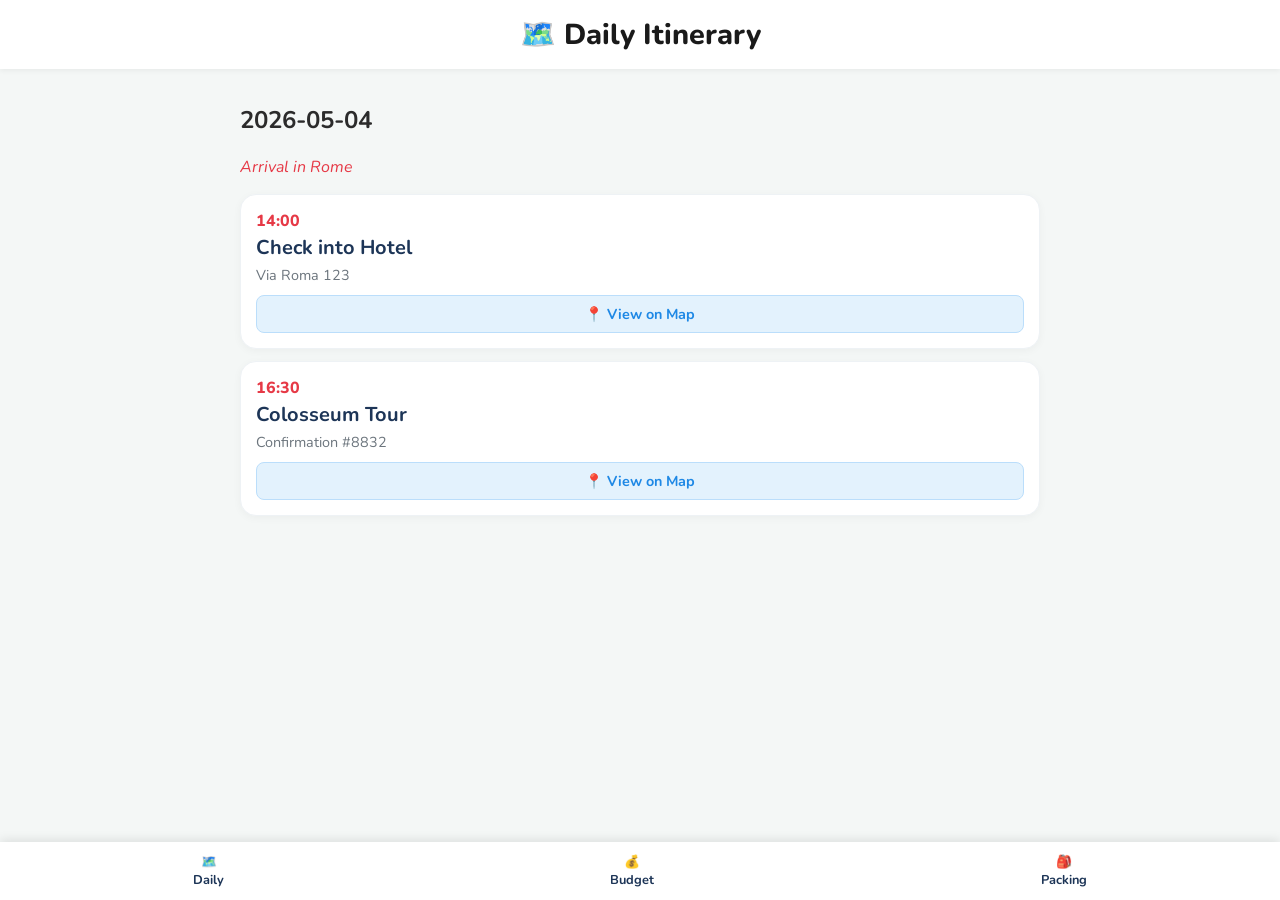
==== index.html @ 43d01ff4 "Convert Python logic to PWA structure" ====
<!DOCTYPE html>
<html lang="en">
<head>
    <meta charset="UTF-8">
    <meta name="viewport" content="width=device-width, initial-scale=1.0, maximum-scale=1.0, user-scalable=no">
    <title>Italia 2026 Planner</title>
    <link rel="manifest" href="manifest.json">
    <link rel="stylesheet" href="style.css">
    <link href="https://fonts.googleapis.com/css2?family=Nunito:wght@400;600;700;800&display=swap" rel="stylesheet">
</head>
<body>
    <header>
        <h1 id="page-title">🗺️ Itinerary</h1>
    </header>

    <main id="app-content">
        </main>

    <nav class="bottom-nav">
        <button onclick="switchPage('itinerary')">🗺️<br>Daily</button>
        <button onclick="switchPage('budget')">💰<br>Budget</button>
        <button onclick="switchPage('packing')">🎒<br>Packing</button>
    </nav>

    <script src="app.js"></script>
    <script>
        // Register the Service Worker for offline use
        if ('serviceWorker' in navigator) {
            navigator.serviceWorker.register('service-worker.js');
        }
    </script>
</body>
</html>
---- style.css ----
/* Global Styles from your Python code */
html, body { 
    font-family: 'Nunito', sans-serif; 
    background-color: #f4f7f6;
    color: #2b2b2b;
    margin: 0;
    padding: 0;
    padding-bottom: 80px; /* Space for bottom nav */
}

header {
    background: white;
    padding: 15px;
    box-shadow: 0 2px 5px rgba(0,0,0,0.05);
    position: sticky;
    top: 0;
    z-index: 100;
}

h1 { 
    font-weight: 800; color: #1a1a1a; text-align: center; margin: 0; font-size: 1.8rem;
}

main {
    padding: 15px;
    max-width: 800px;
    margin: 0 auto;
}

/* Activity Cards */
.activity-card {
    background: white;
    border-radius: 16px;
    padding: 15px;
    margin-bottom: 12px;
    box-shadow: 0 2px 8px rgba(0,0,0,0.04);
    border: 1px solid #eef2f5;
    display: flex;
    flex-direction: column;
}

.time-text { font-weight: 800; color: #e63946; font-size: 1rem; margin-bottom: 2px; }
.event-title { font-size: 1.25rem; font-weight: 700; color: #1d3557; margin: 0; }
.notes-text { color: #6c757d; font-size: 0.9rem; margin-top: 4px;}

/* Map Button */
.map-btn {
    background-color: #e3f2fd; color: #1e88e5; padding: 8px 12px; 
    border-radius: 8px; text-decoration: none; font-weight: 700; font-size: 0.9rem;
    display: inline-block; text-align: center; border: 1px solid #bbdefb;
    margin-top: 10px;
}

/* Mobile Bottom Navigation */
.bottom-nav {
    position: fixed;
    bottom: 0;
    width: 100%;
    background: white;
    display: flex;
    justify-content: space-around;
    padding: 10px 0;
    box-shadow: 0 -2px 10px rgba(0,0,0,0.1);
}

.bottom-nav button {
    background: none;
    border: none;
    font-family: 'Nunito', sans-serif;
    font-weight: 700;
    color: #1d3557;
    font-size: 0.8rem;
}
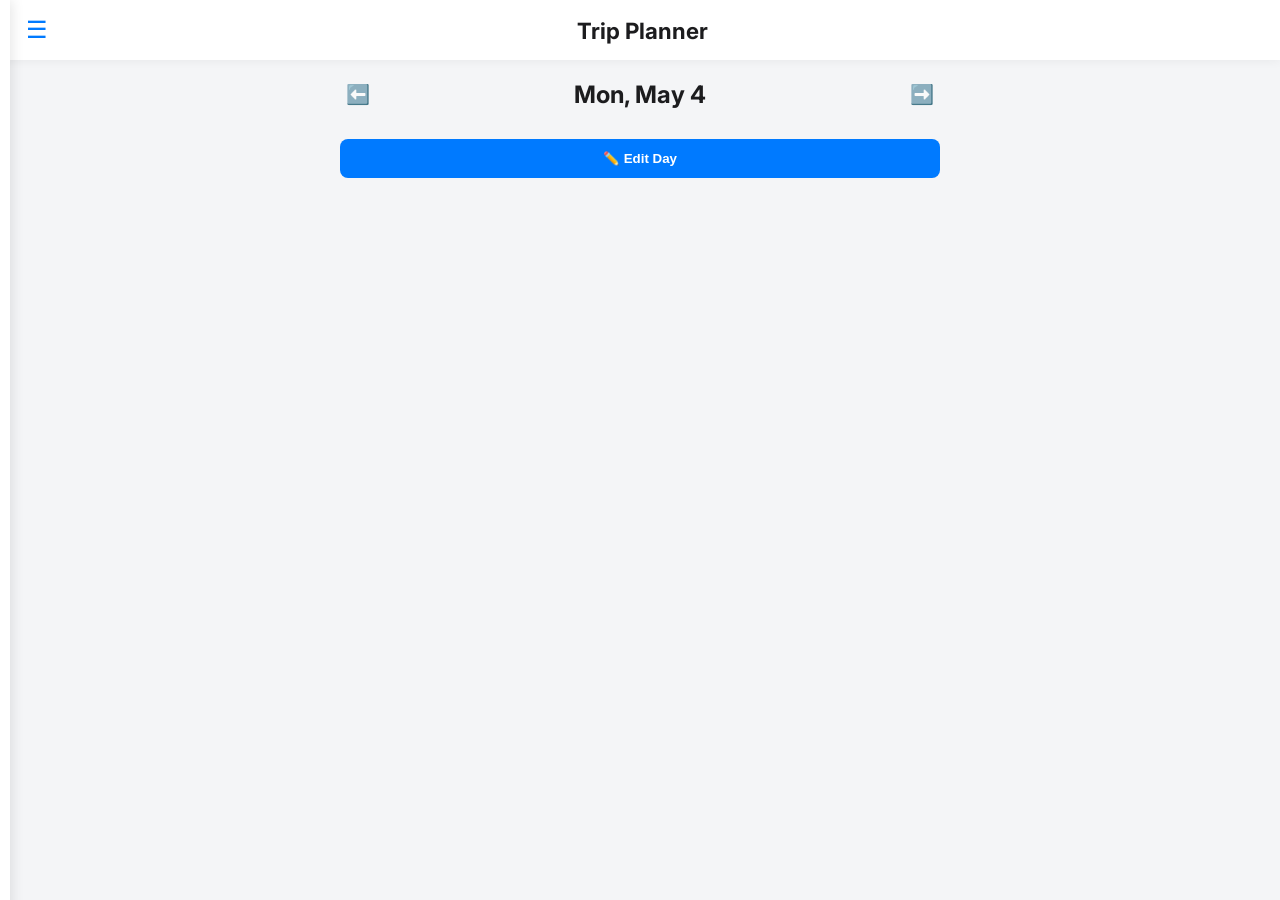
==== commit 1ace4ecb: "Major overhaul: Modern UI, Excel paste, and Sidebar" ====
--- a/index.html
+++ b/index.html
@@ -3,28 +3,36 @@
 <head>
     <meta charset="UTF-8">
     <meta name="viewport" content="width=device-width, initial-scale=1.0, maximum-scale=1.0, user-scalable=no">
-    <title>Italia 2026 Planner</title>
+    <title>Trip Planner</title>
     <link rel="manifest" href="manifest.json">
     <link rel="stylesheet" href="style.css">
-    <link href="https://fonts.googleapis.com/css2?family=Nunito:wght@400;600;700;800&display=swap" rel="stylesheet">
+    <link href="https://fonts.googleapis.com/css2?family=Inter:wght@400;600;700&display=swap" rel="stylesheet">
 </head>
 <body>
+    <div id="overlay" onclick="toggleMenu()"></div>
+    <aside id="sidebar">
+        <button class="close-btn" onclick="toggleMenu()">✕</button>
+        <h2>Trip Settings</h2>
+        <label>Start Date:</label>
+        <input type="date" id="trip-start" onchange="updateTripDates()">
+        <label>End Date:</label>
+        <input type="date" id="trip-end" onchange="updateTripDates()">
+        <hr>
+        <button class="nav-btn" onclick="switchPage('itinerary')">🗺️ Daily Itinerary</button>
+        <button class="nav-btn" onclick="switchPage('budget')">💰 Finances & Budget</button>
+        <button class="nav-btn" onclick="switchPage('packing')">🎒 Packing List</button>
+    </aside>
+
     <header>
-        <h1 id="page-title">🗺️ Itinerary</h1>
-    </header>
+        <button class="hamburger" onclick="toggleMenu()">☰</button>
+        <h1 id="page-title">Trip Planner</h1>
+        <div style="width: 30px;"></div> </header>
 
     <main id="app-content">
         </main>
 
-    <nav class="bottom-nav">
-        <button onclick="switchPage('itinerary')">🗺️<br>Daily</button>
-        <button onclick="switchPage('budget')">💰<br>Budget</button>
-        <button onclick="switchPage('packing')">🎒<br>Packing</button>
-    </nav>
-
     <script src="app.js"></script>
     <script>
-        // Register the Service Worker for offline use
         if ('serviceWorker' in navigator) {
             navigator.serviceWorker.register('service-worker.js');
         }
--- a/style.css
+++ b/style.css
@@ -1,73 +1,91 @@
-/* Global Styles from your Python code */
-html, body { 
-    font-family: 'Nunito', sans-serif; 
-    background-color: #f4f7f6;
-    color: #2b2b2b;
-    margin: 0;
-    padding: 0;
-    padding-bottom: 80px; /* Space for bottom nav */
+:root {
+    --bg-color: #f4f5f7;
+    --card-bg: #ffffff;
+    --text-main: #1c1c1e;
+    --text-muted: #8e8e93;
+    --accent: #007aff; /* iOS Blue */
+    --accent-hover: #005bb5;
+    
+    /* Time of Day Colors */
+    --morning: #eef7ff; /* Light Blue */
+    --afternoon: #fff8e1; /* Light Orange */
+    --evening: #f3e5f5; /* Light Purple */
 }
 
-header {
-    background: white;
-    padding: 15px;
-    box-shadow: 0 2px 5px rgba(0,0,0,0.05);
-    position: sticky;
-    top: 0;
-    z-index: 100;
+html, body { 
+    font-family: 'Inter', sans-serif; 
+    background-color: var(--bg-color);
+    color: var(--text-main);
+    margin: 0; padding: 0;
+    overflow-x: hidden;
 }
 
-h1 { 
-    font-weight: 800; color: #1a1a1a; text-align: center; margin: 0; font-size: 1.8rem;
+/* Header & Typography */
+header {
+    background: var(--card-bg);
+    padding: 15px 20px;
+    display: flex;
+    justify-content: space-between;
+    align-items: center;
+    box-shadow: 0 1px 10px rgba(0,0,0,0.05);
+    position: sticky;
+    top: 0; z-index: 100;
 }
+h1 { margin: 0; font-size: 1.4rem; font-weight: 700; }
+.hamburger { background: none; border: none; font-size: 1.5rem; cursor: pointer; color: var(--accent); }
 
-main {
-    padding: 15px;
-    max-width: 800px;
-    margin: 0 auto;
+main { padding: 20px; max-width: 600px; margin: 0 auto; padding-bottom: 50px; }
+
+/* Sidebar Navigation */
+#sidebar {
+    position: fixed; top: 0; left: -280px; width: 250px; height: 100%;
+    background: var(--card-bg); box-shadow: 2px 0 12px rgba(0,0,0,0.1);
+    transition: 0.3s ease; z-index: 200; padding: 20px;
+    display: flex; flex-direction: column; gap: 15px;
 }
+#sidebar.open { left: 0; }
+#overlay {
+    position: fixed; top: 0; left: 0; width: 100%; height: 100%;
+    background: rgba(0,0,0,0.4); z-index: 150;
+    display: none; opacity: 0; transition: 0.3s;
+}
+#overlay.show { display: block; opacity: 1; }
+.close-btn { align-self: flex-end; background: none; border: none; font-size: 1.5rem; cursor: pointer; }
+.nav-btn { background: var(--bg-color); border: none; padding: 12px; border-radius: 8px; text-align: left; font-weight: 600; font-size: 1rem; cursor: pointer; }
 
-/* Activity Cards */
+/* Activity Cards (Read Mode) */
 .activity-card {
-    background: white;
-    border-radius: 16px;
-    padding: 15px;
-    margin-bottom: 12px;
-    box-shadow: 0 2px 8px rgba(0,0,0,0.04);
-    border: 1px solid #eef2f5;
-    display: flex;
-    flex-direction: column;
+    border-radius: 12px; padding: 15px; margin-bottom: 12px;
+    box-shadow: 0 4px 6px rgba(0,0,0,0.03);
+    border: 1px solid rgba(0,0,0,0.05);
+    display: grid; gap: 8px;
 }
+.time-morning { background-color: var(--morning); }
+.time-afternoon { background-color: var(--afternoon); }
+.time-evening { background-color: var(--evening); }
+.time-none { background-color: var(--card-bg); }
 
-.time-text { font-weight: 800; color: #e63946; font-size: 1rem; margin-bottom: 2px; }
-.event-title { font-size: 1.25rem; font-weight: 700; color: #1d3557; margin: 0; }
-.notes-text { color: #6c757d; font-size: 0.9rem; margin-top: 4px;}
+.card-header { display: flex; justify-content: space-between; align-items: center; }
+.time-text { font-weight: 700; color: var(--text-muted); font-size: 0.9rem; }
+.event-title { font-size: 1.1rem; font-weight: 700; margin: 0; }
+.notes-text { font-size: 0.9rem; color: #4a4a4c; background: rgba(0,0,0,0.03); padding: 8px; border-radius: 6px;}
 
-/* Map Button */
-.map-btn {
-    background-color: #e3f2fd; color: #1e88e5; padding: 8px 12px; 
-    border-radius: 8px; text-decoration: none; font-weight: 700; font-size: 0.9rem;
-    display: inline-block; text-align: center; border: 1px solid #bbdefb;
-    margin-top: 10px;
+/* Controls & Inputs */
+input, select, textarea {
+    width: 100%; padding: 10px; margin-top: 5px;
+    border: 1px solid #d1d1d6; border-radius: 8px; font-family: inherit;
+    box-sizing: border-box;
 }
+.primary-btn {
+    background: var(--accent); color: white; border: none; padding: 12px;
+    border-radius: 8px; font-weight: 600; cursor: pointer; width: 100%; margin-top: 10px;
+}
+.primary-btn:hover { background: var(--accent-hover); }
+.flex-row { display: flex; gap: 10px; align-items: center; }
+.controls { display: flex; gap: 10px; }
+.icon-btn { background: none; border: none; font-size: 1.2rem; cursor: pointer; }
 
-/* Mobile Bottom Navigation */
-.bottom-nav {
-    position: fixed;
-    bottom: 0;
-    width: 100%;
-    background: white;
-    display: flex;
-    justify-content: space-around;
-    padding: 10px 0;
-    box-shadow: 0 -2px 10px rgba(0,0,0,0.1);
-}
-
-.bottom-nav button {
-    background: none;
-    border: none;
-    font-family: 'Nunito', sans-serif;
-    font-weight: 700;
-    color: #1d3557;
-    font-size: 0.8rem;
-}+/* Table for Edit Mode */
+table { width: 100%; border-collapse: collapse; margin-top: 10px; }
+th, td { border: 1px solid #d1d1d6; padding: 8px; text-align: left; font-size: 0.9rem; }
+th { background: var(--bg-color); }
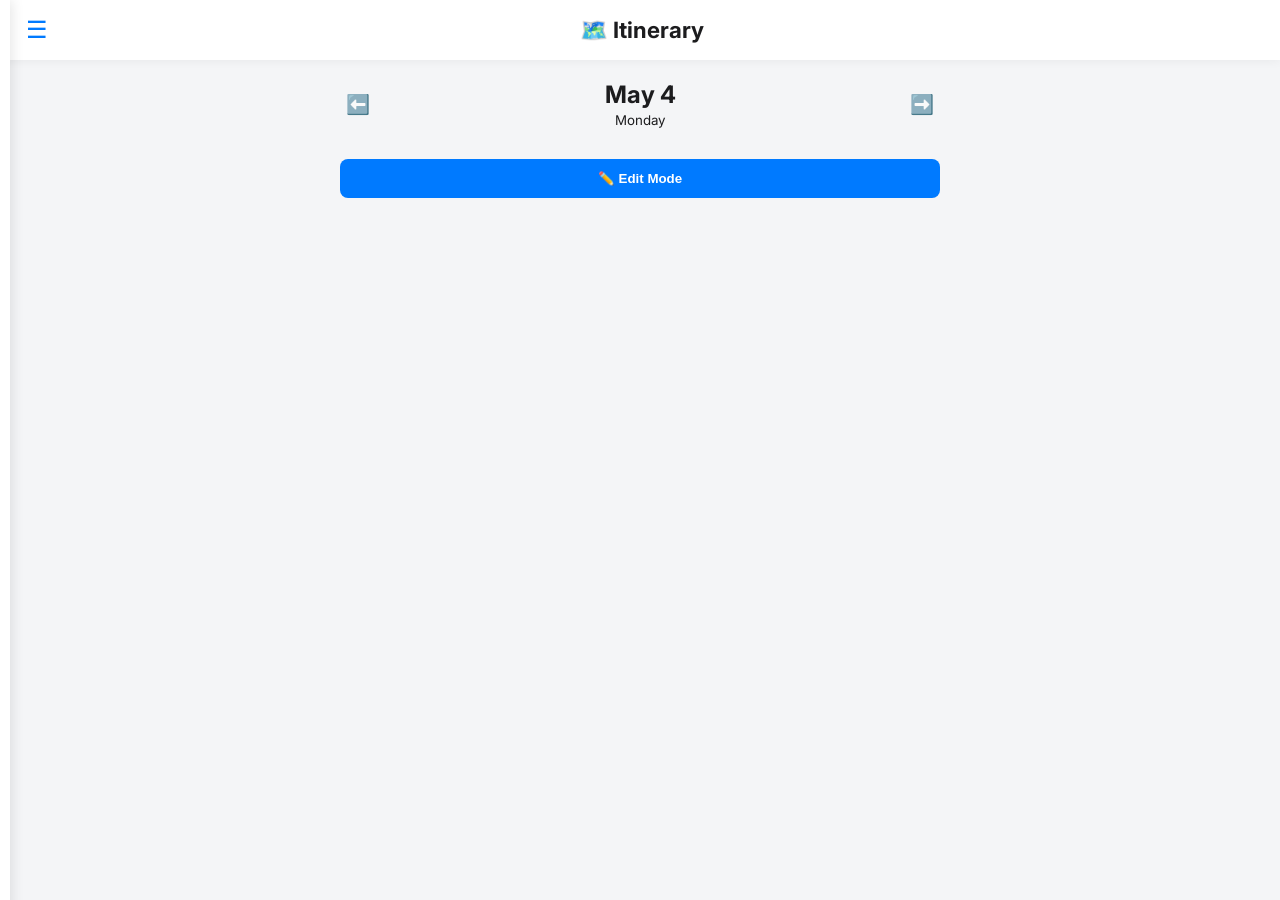
==== commit 3f4ed9fa: "Major overhaul: Modern UI, Excel paste, and Sidebar" ====
--- a/index.html
+++ b/index.html
@@ -19,6 +19,7 @@
         <input type="date" id="trip-end" onchange="updateTripDates()">
         <hr>
         <button class="nav-btn" onclick="switchPage('itinerary')">🗺️ Daily Itinerary</button>
+        <button class="nav-btn" onclick="switchPage('full-itinerary')">📋 Full Itinerary</button>
         <button class="nav-btn" onclick="switchPage('budget')">💰 Finances & Budget</button>
         <button class="nav-btn" onclick="switchPage('packing')">🎒 Packing List</button>
     </aside>
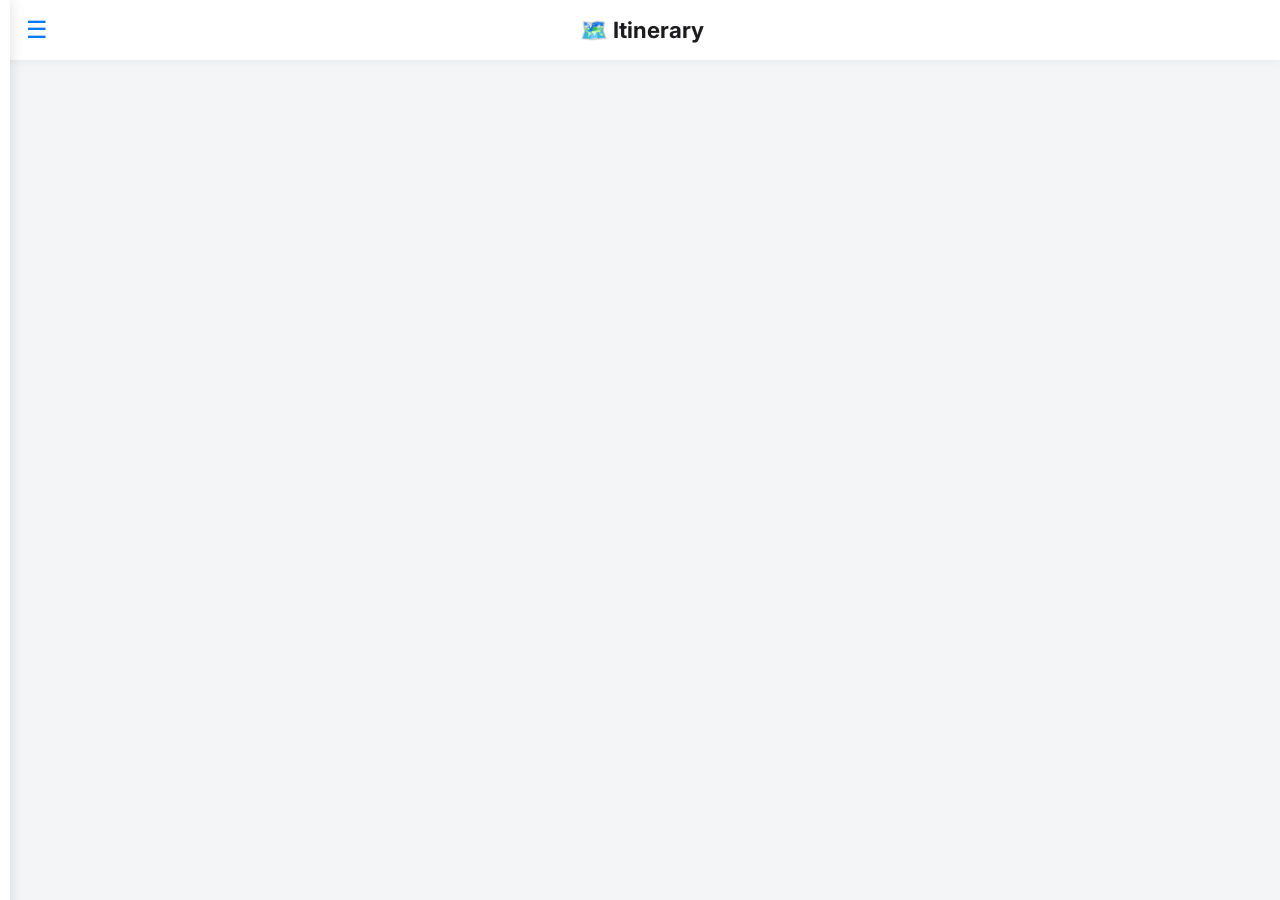
==== commit 552cbfd0: "describe what you changed" ====
--- a/index.html
+++ b/index.html
@@ -18,8 +18,8 @@
         <label>End Date:</label>
         <input type="date" id="trip-end" onchange="updateTripDates()">
         <hr>
+        <button class="nav-btn" onclick="switchPage('full-itinerary')">📋 Full Itinerary</button>
         <button class="nav-btn" onclick="switchPage('itinerary')">🗺️ Daily Itinerary</button>
-        <button class="nav-btn" onclick="switchPage('full-itinerary')">📋 Full Itinerary</button>
         <button class="nav-btn" onclick="switchPage('budget')">💰 Finances & Budget</button>
         <button class="nav-btn" onclick="switchPage('packing')">🎒 Packing List</button>
     </aside>
--- a/style.css
+++ b/style.css
@@ -88,4 +88,12 @@
 /* Table for Edit Mode */
 table { width: 100%; border-collapse: collapse; margin-top: 10px; }
 th, td { border: 1px solid #d1d1d6; padding: 8px; text-align: left; font-size: 0.9rem; }
-th { background: var(--bg-color); }+th { background: var(--bg-color); }
+.action-row { display: flex; gap: 10px; flex-wrap: wrap; align-items: center; margin-top: 10px; }
+.action-row input, .action-row button { margin-top: 0; }
+.table-input { width: 100%; padding: 8px; border-radius: 6px; border: 1px solid #d1d1d6; }
+.category-chip { display: inline-flex; align-items: center; gap: 6px; margin: 4px 4px 0 0; padding: 6px 10px; background: #eef2ff; border-radius: 999px; font-size: 0.9rem; }
+.category-chip button { background: none; border: none; color: #ff3b30; cursor: pointer; font-size: 1rem; }
+.clear-btn { background: #ff3b30; color: white; border: none; padding: 12px; border-radius: 8px; cursor: pointer; width: 100%; margin-top: 10px; }
+.clear-btn:hover { opacity: 0.95; }
+.small-btn { background: #f5f5f7; border: 1px solid #d1d1d6; border-radius: 8px; padding: 10px 14px; cursor: pointer; font-weight: 600; }
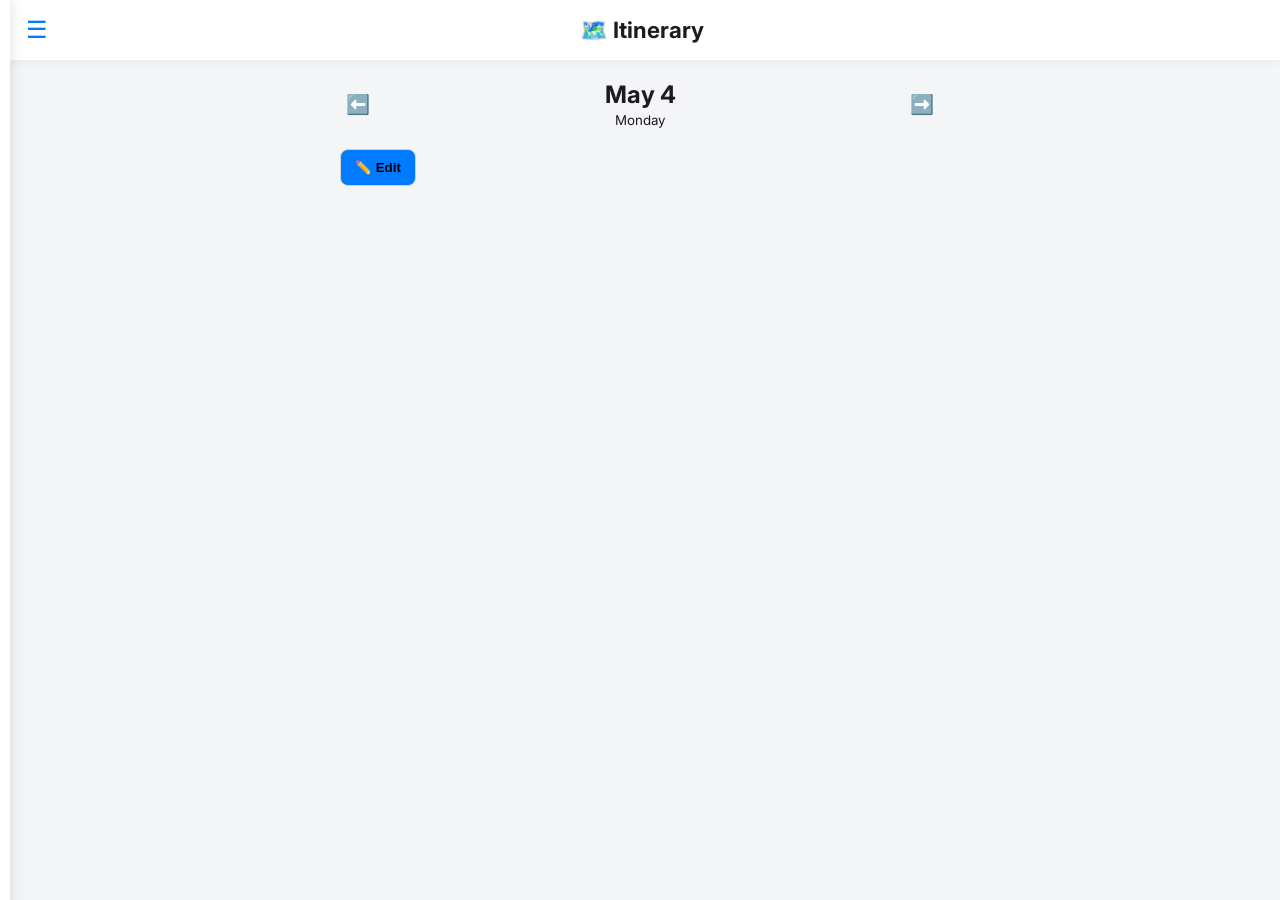
==== commit 858a488b: "Add sync and data export/import features for cross-device compatibility" ====
--- a/index.html
+++ b/index.html
@@ -22,6 +22,11 @@
         <button class="nav-btn" onclick="switchPage('itinerary')">🗺️ Daily Itinerary</button>
         <button class="nav-btn" onclick="switchPage('budget')">💰 Finances & Budget</button>
         <button class="nav-btn" onclick="switchPage('packing')">🎒 Packing List</button>
+        <hr>
+        <button class="nav-btn" onclick="syncApp()">🔄 Sync App</button>
+        <button class="nav-btn" onclick="exportData()">📤 Export Data</button>
+        <input type="file" id="import-file" accept=".json" style="display:none;" onchange="importData(this)">
+        <button class="nav-btn" onclick="document.getElementById('import-file').click()">📥 Import Data</button>
     </aside>
 
     <header>
@@ -35,7 +40,18 @@
     <script src="app.js"></script>
     <script>
         if ('serviceWorker' in navigator) {
-            navigator.serviceWorker.register('service-worker.js');
+            navigator.serviceWorker.register('service-worker.js').then(reg => {
+                reg.addEventListener('updatefound', () => {
+                    const newWorker = reg.installing;
+                    newWorker.addEventListener('statechange', () => {
+                        if (newWorker.state === 'installed' && navigator.serviceWorker.controller) {
+                            if (confirm('New version available! Reload to update?')) {
+                                window.location.reload();
+                            }
+                        }
+                    });
+                });
+            });
         }
     </script>
 </body>
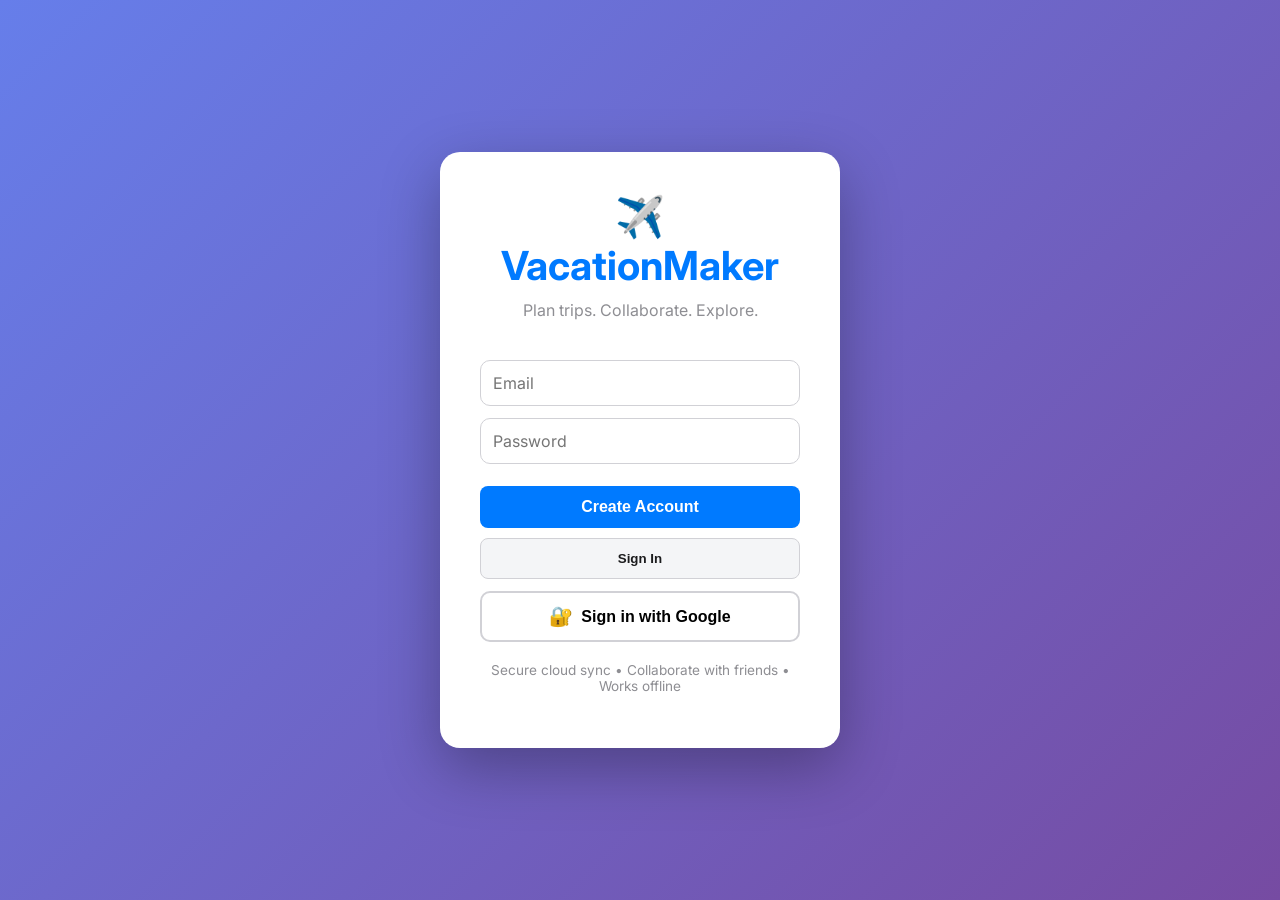
==== commit eabbec18: "Complete professional overhaul: Firebase Auth, multi-trip management, real-time collaboration, moder" ====
--- a/index.html
+++ b/index.html
@@ -3,39 +3,155 @@
 <head>
     <meta charset="UTF-8">
     <meta name="viewport" content="width=device-width, initial-scale=1.0, maximum-scale=1.0, user-scalable=no">
-    <title>Trip Planner</title>
+    <meta name="theme-color" content="#007aff">
+    <meta name="description" content="VacationMaker - Plan your trips collaboratively in real-time">
+    <title>VacationMaker - Trip Planning Made Easy</title>
     <link rel="manifest" href="manifest.json">
     <link rel="stylesheet" href="style.css">
-    <link href="https://fonts.googleapis.com/css2?family=Inter:wght@400;600;700&display=swap" rel="stylesheet">
+    <link href="https://fonts.googleapis.com/css2?family=Inter:wght@400;500;600;700&display=swap" rel="stylesheet">
+    <script type="module">
+        import { initializeApp } from "https://www.gstatic.com/firebasejs/9.22.0/firebase-app.js";
+        import { getFirestore, doc, setDoc, getDoc, onSnapshot, query, collection, where, getDocs } from "https://www.gstatic.com/firebasejs/9.22.0/firebase-firestore.js";
+        import { getAuth, createUserWithEmailAndPassword, signInWithEmailAndPassword, signOut, onAuthStateChanged, GoogleAuthProvider, signInWithPopup } from "https://www.gstatic.com/firebasejs/9.22.0/firebase-auth.js";
+        import { getStorage, ref, uploadBytes, getDownloadURL } from "https://www.gstatic.com/firebasejs/9.22.0/firebase-storage.js";
+
+        const firebaseConfig = {
+            apiKey: "YOUR_API_KEY",
+            authDomain: "YOUR_PROJECT.firebaseapp.com",
+            projectId: "YOUR_PROJECT_ID",
+            storageBucket: "YOUR_PROJECT.appspot.com",
+            messagingSenderId: "YOUR_SENDER_ID",
+            appId: "YOUR_APP_ID"
+        };
+
+        const app = initializeApp(firebaseConfig);
+        const auth = getAuth(app);
+        const db = getFirestore(app);
+        const storage = getStorage(app);
+
+        window.firebaseApp = app;
+        window.auth = auth;
+        window.db = db;
+        window.storage = storage;
+        window.firestoreDoc = doc;
+        window.firestoreSetDoc = setDoc;
+        window.firestoreGetDoc = getDoc;
+        window.firestoreOnSnapshot = onSnapshot;
+        window.firestoreQuery = query;
+        window.firestoreCollection = collection;
+        window.firestoreWhere = where;
+        window.firestoreGetDocs = getDocs;
+        window.storageRef = ref;
+        window.uploadBytes = uploadBytes;
+        window.getDownloadURL = getDownloadURL;
+        window.GoogleAuthProvider = GoogleAuthProvider;
+        window.signInWithPopup = signInWithPopup;
+        window.createUserWithEmailAndPassword = createUserWithEmailAndPassword;
+        window.signInWithEmailAndPassword = signInWithEmailAndPassword;
+        window.signOut = signOut;
+        window.onAuthStateChanged = onAuthStateChanged;
+    </script>
 </head>
 <body>
-    <div id="overlay" onclick="toggleMenu()"></div>
-    <aside id="sidebar">
-        <button class="close-btn" onclick="toggleMenu()">✕</button>
-        <h2>Trip Settings</h2>
-        <label>Start Date:</label>
-        <input type="date" id="trip-start" onchange="updateTripDates()">
-        <label>End Date:</label>
-        <input type="date" id="trip-end" onchange="updateTripDates()">
-        <hr>
-        <button class="nav-btn" onclick="switchPage('full-itinerary')">📋 Full Itinerary</button>
-        <button class="nav-btn" onclick="switchPage('itinerary')">🗺️ Daily Itinerary</button>
-        <button class="nav-btn" onclick="switchPage('budget')">💰 Finances & Budget</button>
-        <button class="nav-btn" onclick="switchPage('packing')">🎒 Packing List</button>
-        <hr>
-        <button class="nav-btn" onclick="syncApp()">🔄 Sync App</button>
-        <button class="nav-btn" onclick="exportData()">📤 Export Data</button>
-        <input type="file" id="import-file" accept=".json" style="display:none;" onchange="importData(this)">
-        <button class="nav-btn" onclick="document.getElementById('import-file').click()">📥 Import Data</button>
-    </aside>
+    <!-- Auth Screen -->
+    <div id="auth-screen" class="full-screen">
+        <div class="auth-container">
+            <div class="auth-header">
+                <h1>✈️ VacationMaker</h1>
+                <p>Plan trips. Collaborate. Explore.</p>
+            </div>
+            <div id="auth-form-container">
+                <input type="email" id="auth-email" placeholder="Email" />
+                <input type="password" id="auth-password" placeholder="Password" />
+                <button class="primary-btn" onclick="handleSignUp()">Create Account</button>
+                <button class="secondary-btn" onclick="handleSignIn()">Sign In</button>
+                <button class="google-btn" onclick="handleGoogleSignIn()">
+                    <span style="font-size: 1.2rem; margin-right: 8px;">🔐</span> Sign in with Google
+                </button>
+                <p class="auth-footer">Secure cloud sync • Collaborate with friends • Works offline</p>
+            </div>
+            <div id="loading-spinner" class="spinner" style="display:none;"></div>
+        </div>
+    </div>
 
-    <header>
-        <button class="hamburger" onclick="toggleMenu()">☰</button>
-        <h1 id="page-title">Trip Planner</h1>
-        <div style="width: 30px;"></div> </header>
+    <!-- Main App -->
+    <div id="app-screen" style="display:none;">
+        <div id="overlay" onclick="toggleMenu()"></div>
+        
+        <aside id="sidebar">
+            <div class="sidebar-header">
+                <button class="close-btn" onclick="toggleMenu()">✕</button>
+                <h2>VacationMaker</h2>
+            </div>
+            
+            <div class="user-profile">
+                <img id="user-avatar" src="" alt="User" class="avatar-small" />
+                <div>
+                    <p id="user-email" style="margin:0; font-weight:600; font-size:0.9rem;"></p>
+                    <button class="secondary-btn" style="font-size:0.85rem; padding:6px;" onclick="handleLogout()">Logout</button>
+                </div>
+            </div>
+            
+            <hr>
+            
+            <div class="trip-selector">
+                <label><strong>Current Trip</strong></label>
+                <select id="trip-selector" onchange="switchTrip()">
+                    <option value="">No trip selected</option>
+                </select>
+                <button class="primary-btn" style="font-size:0.9rem;" onclick="showNewTripModal()">+ New Trip</button>
+            </div>
+            
+            <div id="trip-controls" style="display:none;">
+                <label>Start Date:</label>
+                <input type="date" id="trip-start" onchange="updateTripDates()">
+                <label>End Date:</label>
+                <input type="date" id="trip-end" onchange="updateTripDates()">
+                
+                <label style="margin-top:15px;"><strong>Share Trip</strong></label>
+                <div class="flex-row" style="gap:5px;">
+                    <input type="text" id="share-email" placeholder="Email to share with" style="flex:1; margin-top:0;">
+                    <button class="primary-btn" style="width:auto; padding:10px;" onclick="shareTrip()">Share</button>
+                </div>
+                <div id="collaborators-list" style="margin-top:10px;"></div>
+                
+                <hr>
+            </div>
+            
+            <nav class="nav-menu">
+                <button class="nav-btn" onclick="switchPage('full-itinerary')">📋 Full Itinerary</button>
+                <button class="nav-btn" onclick="switchPage('itinerary')">🗺️ Daily Itinerary</button>
+                <button class="nav-btn" onclick="switchPage('budget')">💰 Budget</button>
+                <button class="nav-btn" onclick="switchPage('packing')">🎒 Packing</button>
+            </nav>
+            
+            <hr>
+            
+            <div class="sidebar-footer">
+                <button class="nav-btn" onclick="syncApp()">🔄 Sync Now</button>
+                <button class="nav-btn" onclick="showSettings()">⚙️ Settings</button>
+            </div>
+        </aside>
 
-    <main id="app-content">
-        </main>
+        <header>
+            <button class="hamburger" onclick="toggleMenu()">☰</button>
+            <h1 id="page-title">Trip Planner</h1>
+            <div class="sync-indicator" id="sync-indicator">✓</div>
+        </header>
+
+        <main id="app-content"></main>
+    </div>
+
+    <!-- Toast Notification -->
+    <div id="toast" class="toast"></div>
+
+    <!-- Modal -->
+    <div id="modal" class="modal" onclick="closeModal(event)">
+        <div class="modal-content" onclick="event.stopPropagation()">
+            <button class="close-btn" onclick="closeModal()">✕</button>
+            <div id="modal-body"></div>
+        </div>
+    </div>
 
     <script src="app.js"></script>
     <script>
@@ -45,9 +161,7 @@
                     const newWorker = reg.installing;
                     newWorker.addEventListener('statechange', () => {
                         if (newWorker.state === 'installed' && navigator.serviceWorker.controller) {
-                            if (confirm('New version available! Reload to update?')) {
-                                window.location.reload();
-                            }
+                            showToast('New version available! Pull down to refresh.', 'info');
                         }
                     });
                 });
@@ -55,4 +169,4 @@
         }
     </script>
 </body>
-</html>+</html>
--- a/style.css
+++ b/style.css
@@ -3,24 +3,128 @@
     --card-bg: #ffffff;
     --text-main: #1c1c1e;
     --text-muted: #8e8e93;
-    --accent: #007aff; /* iOS Blue */
+    --accent: #007aff;
     --accent-hover: #005bb5;
-    
-    /* Time of Day Colors */
-    --morning: #eef7ff; /* Light Blue */
-    --afternoon: #fff8e1; /* Light Orange */
-    --evening: #f3e5f5; /* Light Purple */
-}
+    --success: #34c759;
+    --destructive: #ff3b30;
+    --warning: #ff9500;
+    --morning: #eef7ff;
+    --afternoon: #fff8e1;
+    --evening: #f3e5f5;
+}
+
+* { box-sizing: border-box; }
 
 html, body { 
-    font-family: 'Inter', sans-serif; 
+    font-family: 'Inter', -apple-system, BlinkMacSystemFont, 'Segoe UI', sans-serif;
     background-color: var(--bg-color);
     color: var(--text-main);
     margin: 0; padding: 0;
     overflow-x: hidden;
-}
-
-/* Header & Typography */
+    -webkit-font-smoothing: antialiased;
+}
+
+/* ===== AUTH SCREEN ===== */
+.full-screen {
+    position: fixed;
+    top: 0; left: 0; right: 0; bottom: 0;
+    width: 100%; height: 100%;
+    z-index: 1000;
+}
+
+#auth-screen {
+    background: linear-gradient(135deg, #667eea 0%, #764ba2 100%);
+    display: flex;
+    justify-content: center;
+    align-items: center;
+}
+
+.auth-container {
+    background: white;
+    border-radius: 20px;
+    padding: 40px;
+    max-width: 400px;
+    width: 100%;
+    box-shadow: 0 20px 60px rgba(0,0,0,0.3);
+    margin: 20px;
+}
+
+.auth-header {
+    text-align: center;
+    margin-bottom: 40px;
+}
+
+.auth-header h1 {
+    font-size: 2.5rem;
+    margin: 0 0 10px;
+    color: #007aff;
+}
+
+.auth-header p {
+    font-size: 1rem;
+    color: var(--text-muted);
+    margin: 0;
+}
+
+#auth-form-container input {
+    display: block;
+    width: 100%;
+    padding: 12px;
+    margin-bottom: 12px;
+    border: 1px solid #d1d1d6;
+    border-radius: 10px;
+    font-size: 1rem;
+    font-family: inherit;
+}
+
+.google-btn {
+    width: 100%;
+    padding: 12px;
+    background: white;
+    border: 2px solid #d1d1d6;
+    border-radius: 10px;
+    cursor: pointer;
+    font-weight: 600;
+    font-size: 1rem;
+    margin-top: 12px;
+    display: flex;
+    justify-content: center;
+    align-items: center;
+    transition: all 0.2s;
+}
+
+.google-btn:hover {
+    border-color: var(--text-main);
+    background: #f9f9f9;
+}
+
+.auth-footer {
+    text-align: center;
+    font-size: 0.85rem;
+    color: var(--text-muted);
+    margin-top: 20px;
+}
+
+/*** LOADING SPINNER ***/
+.spinner {
+    width: 40px;
+    height: 40px;
+    border: 4px solid rgba(0,0,0,0.1);
+    border-top-color: var(--accent);
+    border-radius: 50%;
+    animation: spin 0.8s linear infinite;
+    margin: 20px auto;
+}
+
+@keyframes spin {
+    to { transform: rotate(360deg); }
+}
+
+/* ===== SIDEBAR & HEADER ===== */
+#app-screen {
+    display: flex;
+}
+
 header {
     background: var(--card-bg);
     padding: 15px 20px;
@@ -29,71 +133,499 @@
     align-items: center;
     box-shadow: 0 1px 10px rgba(0,0,0,0.05);
     position: sticky;
-    top: 0; z-index: 100;
-}
-h1 { margin: 0; font-size: 1.4rem; font-weight: 700; }
-.hamburger { background: none; border: none; font-size: 1.5rem; cursor: pointer; color: var(--accent); }
-
-main { padding: 20px; max-width: 600px; margin: 0 auto; padding-bottom: 50px; }
-
-/* Sidebar Navigation */
+    top: 0;
+    z-index: 100;
+    width: 100%;
+}
+
+h1 { 
+    margin: 0;
+    font-size: 1.4rem;
+    font-weight: 700;
+}
+
+.hamburger {
+    background: none;
+    border: none;
+    font-size: 1.5rem;
+    cursor: pointer;
+    color: var(--accent);
+    padding: 5px;
+}
+
+.sync-indicator {
+    width: 30px;
+    text-align: center;
+    font-size: 1.2rem;
+}
+
 #sidebar {
-    position: fixed; top: 0; left: -280px; width: 250px; height: 100%;
-    background: var(--card-bg); box-shadow: 2px 0 12px rgba(0,0,0,0.1);
-    transition: 0.3s ease; z-index: 200; padding: 20px;
-    display: flex; flex-direction: column; gap: 15px;
-}
-#sidebar.open { left: 0; }
+    position: fixed;
+    top: 0;
+    left: -300px;
+    width: 280px;
+    height: 100%;
+    background: var(--card-bg);
+    box-shadow: 2px 0 12px rgba(0,0,0,0.1);
+    transition: left 0.3s ease;
+    z-index: 200;
+    display: flex;
+    flex-direction: column;
+    overflow-y: auto;
+}
+
+#sidebar.open {
+    left: 0;
+}
+
+.sidebar-header {
+    display: flex;
+    justify-content: space-between;
+    align-items: center;
+    padding: 15px;
+    border-bottom: 1px solid #e5e5ea;
+}
+
+.sidebar-header h2 {
+    margin: 0;
+    font-size: 1.2rem;
+    flex: 1;
+}
+
+.close-btn {
+    background: none;
+    border: none;
+    font-size: 1.5rem;
+    cursor: pointer;
+    padding: 5px;
+}
+
 #overlay {
-    position: fixed; top: 0; left: 0; width: 100%; height: 100%;
-    background: rgba(0,0,0,0.4); z-index: 150;
-    display: none; opacity: 0; transition: 0.3s;
-}
-#overlay.show { display: block; opacity: 1; }
-.close-btn { align-self: flex-end; background: none; border: none; font-size: 1.5rem; cursor: pointer; }
-.nav-btn { background: var(--bg-color); border: none; padding: 12px; border-radius: 8px; text-align: left; font-weight: 600; font-size: 1rem; cursor: pointer; }
-
-/* Activity Cards (Read Mode) */
+    position: fixed;
+    top: 0;
+    left: 0;
+    width: 100%;
+    height: 100%;
+    background: rgba(0,0,0,0.4);
+    z-index: 150;
+    display: none;
+    opacity: 0;
+    transition: opacity 0.3s;
+}
+
+#overlay.show {
+    display: block;
+    opacity: 1;
+}
+
+.user-profile {
+    display: flex;
+    align-items: center;
+    gap: 12px;
+    padding: 12px;
+    background: #f9f9f9;
+    border-radius: 10px;
+    margin: 15px;
+}
+
+.avatar-small {
+    width: 40px;
+    height: 40px;
+    border-radius: 50%;
+    background: var(--accent);
+    color: white;
+    display: flex;
+    align-items: center;
+    justify-content: center;
+    font-weight: 700;
+}
+
+.trip-selector {
+    padding: 15px;
+    border-bottom: 1px solid #e5e5ea;
+}
+
+#trip-controls {
+    padding: 15px;
+    border-bottom: 1px solid #e5e5ea;
+}
+
+.nav-menu {
+    display: flex;
+    flex-direction: column;
+    gap: 8px;
+    padding: 15px;
+    flex: 1;
+}
+
+.nav-btn {
+    background: var(--bg-color);
+    border: none;
+    padding: 12px;
+    border-radius: 8px;
+    text-align: left;
+    font-weight: 600;
+    font-size: 1rem;
+    cursor: pointer;
+    transition: all 0.2s;
+}
+
+.nav-btn:hover {
+    background: #e5e5ea;
+}
+
+.sidebar-footer {
+    padding: 15px;
+    border-top: 1px solid #e5e5ea;
+    display: flex;
+    flex-direction: column;
+    gap: 8px;
+}
+
+main {
+    padding: 20px;
+    max-width: 600px;
+    margin: 0 auto;
+    padding-bottom: 80px;
+    width: 100%;
+}
+
+/* ===== BUTTONS ===== */
+.primary-btn {
+    background: var(--accent);
+    color: white;
+    border: none;
+    padding: 12px;
+    border-radius: 8px;
+    font-weight: 600;
+    cursor: pointer;
+    width: 100%;
+    margin-top: 10px;
+    transition: all 0.2s;
+    font-size: 1rem;
+}
+
+.primary-btn:hover {
+    background: var(--accent-hover);
+    transform: translateY(-2px);
+    box-shadow: 0 4px 12px rgba(0,122,255,0.3);
+}
+
+.primary-btn:active {
+    transform: translateY(0);
+}
+
+.secondary-btn {
+    background: var(--bg-color);
+    color: var(--text-main);
+    border: 1px solid #d1d1d6;
+    padding: 12px;
+    border-radius: 8px;
+    font-weight: 600;
+    cursor: pointer;
+    width: 100%;
+    margin-top: 10px;
+    transition: all 0.2s;
+}
+
+.secondary-btn:hover {
+    background: #e5e5ea;
+}
+
+.clear-btn {
+    background: var(--destructive);
+    color: white;
+    border: none;
+    padding: 12px;
+    border-radius: 8px;
+    cursor: pointer;
+    width: 100%;
+    margin-top: 10px;
+    font-weight: 600;
+    transition: all 0.2s;
+}
+
+.clear-btn:hover {
+    opacity: 0.9;
+}
+
+.icon-btn {
+    background: none;
+    border: none;
+    font-size: 1.2rem;
+    cursor: pointer;
+    padding: 5px;
+}
+
+.small-btn {
+    background: #f5f5f7;
+    border: 1px solid #d1d1d6;
+    border-radius: 8px;
+    padding: 10px 14px;
+    cursor: pointer;
+    font-weight: 600;
+    transition: all 0.2s;
+}
+
+.small-btn:hover {
+    background: #e5e5ea;
+}
+
+/* ===== FORMS ===== */
+input, select, textarea {
+    width: 100%;
+    padding: 10px;
+    margin-top: 5px;
+    border: 1px solid #d1d1d6;
+    border-radius: 8px;
+    font-family: inherit;
+    font-size: 1rem;
+    transition: border-color 0.2s;
+}
+
+input:focus, select:focus, textarea:focus {
+    outline: none;
+    border-color: var(--accent);
+    box-shadow: 0 0 0 3px rgba(0,122,255,0.1);
+}
+
+label {
+    display: block;
+    font-weight: 600;
+    margin-top: 15px;
+    margin-bottom: 5px;
+    color: var(--text-main);
+}
+
+.flex-row {
+    display: flex;
+    gap: 10px;
+    align-items: center;
+}
+
+.action-row {
+    display: flex;
+    gap: 10px;
+    flex-wrap: wrap;
+    align-items: center;
+    margin-top: 10px;
+}
+
+.action-row input, .action-row button {
+    margin-top: 0;
+}
+
+/* ===== CARDS & ACTIVITY LAYOUT ===== */
 .activity-card {
-    border-radius: 12px; padding: 15px; margin-bottom: 12px;
+    border-radius: 12px;
+    padding: 15px;
+    margin-bottom: 12px;
     box-shadow: 0 4px 6px rgba(0,0,0,0.03);
     border: 1px solid rgba(0,0,0,0.05);
-    display: grid; gap: 8px;
-}
+    display: grid;
+    gap: 8px;
+    transition: all 0.2s;
+}
+
+.activity-card:hover {
+    box-shadow: 0 8px 16px rgba(0,0,0,0.08);
+}
+
 .time-morning { background-color: var(--morning); }
 .time-afternoon { background-color: var(--afternoon); }
 .time-evening { background-color: var(--evening); }
-.time-none { background-color: var(--card-bg); }
-
-.card-header { display: flex; justify-content: space-between; align-items: center; }
-.time-text { font-weight: 700; color: var(--text-muted); font-size: 0.9rem; }
-.event-title { font-size: 1.1rem; font-weight: 700; margin: 0; }
-.notes-text { font-size: 0.9rem; color: #4a4a4c; background: rgba(0,0,0,0.03); padding: 8px; border-radius: 6px;}
-
-/* Controls & Inputs */
-input, select, textarea {
-    width: 100%; padding: 10px; margin-top: 5px;
-    border: 1px solid #d1d1d6; border-radius: 8px; font-family: inherit;
-    box-sizing: border-box;
-}
-.primary-btn {
-    background: var(--accent); color: white; border: none; padding: 12px;
-    border-radius: 8px; font-weight: 600; cursor: pointer; width: 100%; margin-top: 10px;
-}
-.primary-btn:hover { background: var(--accent-hover); }
-.flex-row { display: flex; gap: 10px; align-items: center; }
-.controls { display: flex; gap: 10px; }
-.icon-btn { background: none; border: none; font-size: 1.2rem; cursor: pointer; }
-
-/* Table for Edit Mode */
-table { width: 100%; border-collapse: collapse; margin-top: 10px; }
-th, td { border: 1px solid #d1d1d6; padding: 8px; text-align: left; font-size: 0.9rem; }
-th { background: var(--bg-color); }
-.action-row { display: flex; gap: 10px; flex-wrap: wrap; align-items: center; margin-top: 10px; }
-.action-row input, .action-row button { margin-top: 0; }
-.table-input { width: 100%; padding: 8px; border-radius: 6px; border: 1px solid #d1d1d6; }
-.category-chip { display: inline-flex; align-items: center; gap: 6px; margin: 4px 4px 0 0; padding: 6px 10px; background: #eef2ff; border-radius: 999px; font-size: 0.9rem; }
-.category-chip button { background: none; border: none; color: #ff3b30; cursor: pointer; font-size: 1rem; }
-.clear-btn { background: #ff3b30; color: white; border: none; padding: 12px; border-radius: 8px; cursor: pointer; width: 100%; margin-top: 10px; }
-.clear-btn:hover { opacity: 0.95; }
-.small-btn { background: #f5f5f7; border: 1px solid #d1d1d6; border-radius: 8px; padding: 10px 14px; cursor: pointer; font-weight: 600; }+.time-none { background-color: var(--card-bg); border: 1px solid #d1d1d6; }
+
+.card-header {
+    display: flex;
+    justify-content: space-between;
+    align-items: center;
+}
+
+.event-title {
+    font-size: 1.1rem;
+    font-weight: 700;
+    margin: 0;
+}
+
+.time-text {
+    font-weight: 700;
+    color: var(--text-muted);
+    font-size: 0.9rem;
+}
+
+/* ===== TABLES ===== */
+table {
+    width: 100%;
+    border-collapse: collapse;
+    margin-top: 10px;
+}
+
+th, td {
+    border: 1px solid #d1d1d6;
+    padding: 8px;
+    text-align: left;
+    font-size: 0.9rem;
+}
+
+th {
+    background: var(--bg-color);
+    font-weight: 600;
+}
+
+.table-input {
+    width: 100%;
+    padding: 8px;
+    border-radius: 6px;
+    border: 1px solid #d1d1d6;
+}
+
+.category-chip {
+    display: inline-flex;
+    align-items: center;
+    gap: 6px;
+    margin: 4px 4px 0 0;
+    padding: 6px 10px;
+    background: #eef2ff;
+    border-radius: 20px;
+    font-size: 0.9rem;
+}
+
+.category-chip button {
+    background: none;
+    border: none;
+    color: #ff3b30;
+    cursor: pointer;
+    font-size: 1rem;
+}
+
+/* ===== TOAST NOTIFICATIONS ===== */
+.toast {
+    position: fixed;
+    bottom: 20px;
+    left: 20px;
+    right: 20px;
+    background: var(--card-bg);
+    padding: 16px;
+    border-radius: 10px;
+    box-shadow: 0 10px 30px rgba(0,0,0,0.2);
+    display: none;
+    animation: slideUp 0.3s ease;
+    z-index: 2000;
+    font-weight: 500;
+}
+
+.toast.show {
+    display: block;
+}
+
+.toast.error {
+    border-left: 4px solid var(--destructive);
+}
+
+.toast.success {
+    border-left: 4px solid var(--success);
+}
+
+.toast.info {
+    border-left: 4px solid var(--accent);
+}
+
+@keyframes slideUp {
+    from {
+        transform: translateY(100px);
+        opacity: 0;
+    }
+    to {
+        transform: translateY(0);
+        opacity: 1;
+    }
+}
+
+/* ===== MODAL ===== */
+.modal {
+    position: fixed;
+    top: 0;
+    left: 0;
+    width: 100%;
+    height: 100%;
+    background: rgba(0,0,0,0.5);
+    display: none;
+    align-items: flex-end;
+    justify-content: center;
+    z-index: 300;
+    animation: fadeIn 0.2s;
+}
+
+.modal.show {
+    display: flex;
+}
+
+.modal-content {
+    background: var(--card-bg);
+    border-radius: 20px 20px 0 0;
+    width: 100%;
+    max-width: 500px;
+    max-height: 90vh;
+    padding: 20px;
+    overflow-y: auto;
+    position: relative;
+    animation: slideUp 0.3s;
+}
+
+.modal-content .close-btn {
+    position: absolute;
+    top: 10px;
+    right: 10px;
+}
+
+@keyframes fadeIn {
+    from { opacity: 0; }
+    to { opacity: 1; }
+}
+
+/* ===== RESPONSIVE ===== */
+@media (max-width: 600px) {
+    .auth-container {
+        border-radius: 15px;
+    }
+
+    main {
+        padding: 15px;
+    }
+
+    header {
+        padding: 12px 15px;
+    }
+
+    h1 {
+        font-size: 1.2rem;
+    }
+}
+
+/* ===== UTILITIES ===== */
+hr {
+    border: none;
+    border-top: 1px solid #d1d1d6;
+    margin: 15px 0;
+}
+
+.text-center {
+    text-align: center;
+}
+
+.text-muted {
+    color: var(--text-muted);
+}
+
+.mb-10 {
+    margin-bottom: 10px;
+}
+
+.mb-20 {
+    margin-bottom: 20px;
+}
+
+.mt-10 {
+    margin-top: 10px;
+}
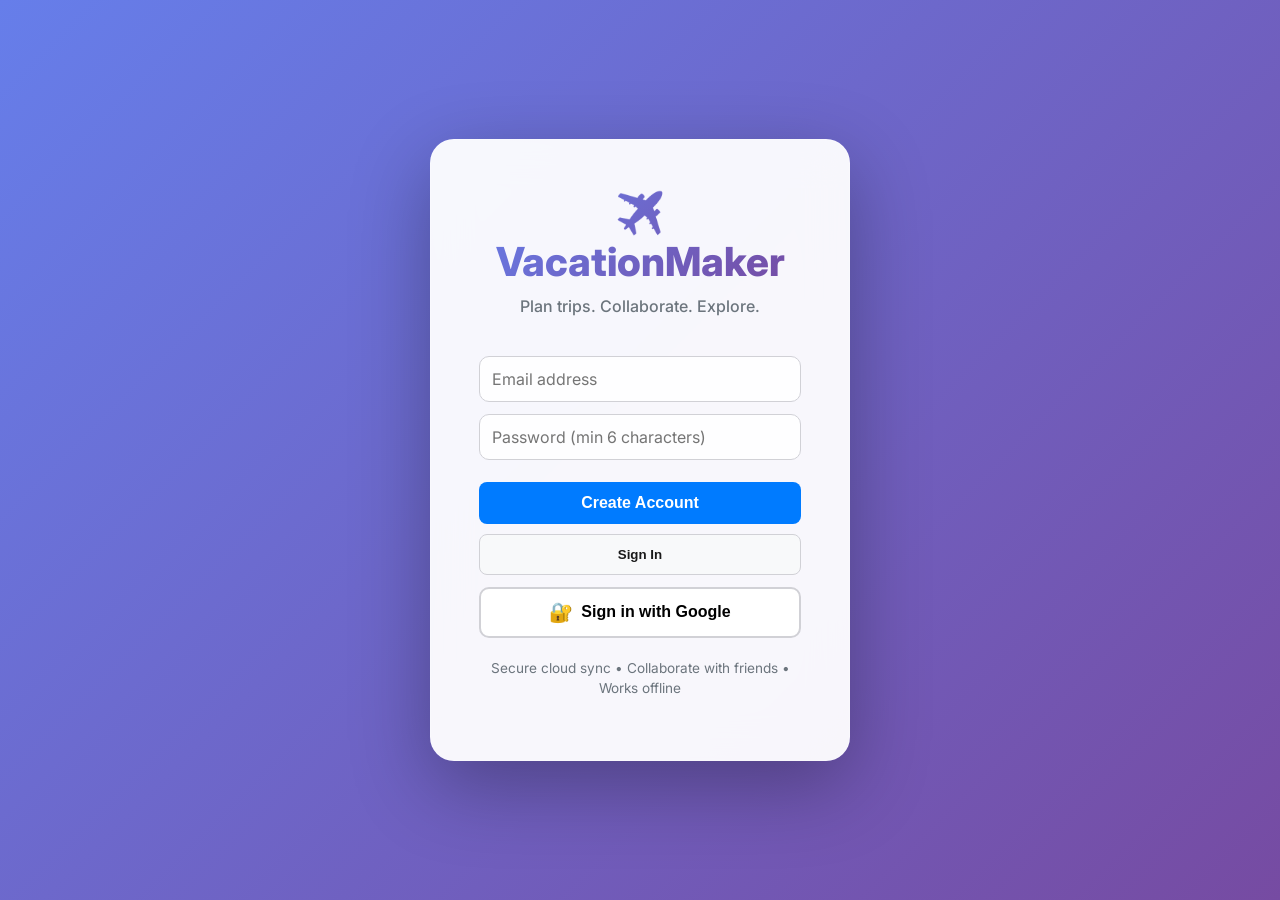
==== commit 4f91ac3a: "Enhanced authentication with better error handling and validation" ====
--- a/index.html
+++ b/index.html
@@ -16,12 +16,12 @@
         import { getStorage, ref, uploadBytes, getDownloadURL } from "https://www.gstatic.com/firebasejs/9.22.0/firebase-storage.js";
 
         const firebaseConfig = {
-            apiKey: "YOUR_API_KEY",
-            authDomain: "YOUR_PROJECT.firebaseapp.com",
-            projectId: "YOUR_PROJECT_ID",
-            storageBucket: "YOUR_PROJECT.appspot.com",
-            messagingSenderId: "YOUR_SENDER_ID",
-            appId: "YOUR_APP_ID"
+            apiKey: "AIzaSyAiSZlxEUWOP8W96HdY9xIwx2_V2zToAqA",
+            authDomain: "travel-app-ddc3e.firebaseapp.com",
+            projectId: "travel-app-ddc3e",
+            storageBucket: "travel-app-ddc3e.firebasestorage.app",
+            messagingSenderId: "626492213065",
+            appId: "1:626492213065:web:d6b682f66927f946763c98"
         };
 
         const app = initializeApp(firebaseConfig);
@@ -51,8 +51,9 @@
         window.signOut = signOut;
         window.onAuthStateChanged = onAuthStateChanged;
     </script>
+    <script src="app.js"></script>
 </head>
-<body>
+<body onload="initializeApp()">
     <!-- Auth Screen -->
     <div id="auth-screen" class="full-screen">
         <div class="auth-container">
@@ -61,8 +62,8 @@
                 <p>Plan trips. Collaborate. Explore.</p>
             </div>
             <div id="auth-form-container">
-                <input type="email" id="auth-email" placeholder="Email" />
-                <input type="password" id="auth-password" placeholder="Password" />
+                <input type="email" id="auth-email" placeholder="Email address" required />
+                <input type="password" id="auth-password" placeholder="Password (min 6 characters)" minlength="6" required />
                 <button class="primary-btn" onclick="handleSignUp()">Create Account</button>
                 <button class="secondary-btn" onclick="handleSignIn()">Sign In</button>
                 <button class="google-btn" onclick="handleGoogleSignIn()">
--- a/style.css
+++ b/style.css
@@ -1,27 +1,36 @@
 :root {
-    --bg-color: #f4f5f7;
+    --bg-color: #f8f9fa;
     --card-bg: #ffffff;
-    --text-main: #1c1c1e;
-    --text-muted: #8e8e93;
-    --accent: #007aff;
-    --accent-hover: #005bb5;
-    --success: #34c759;
-    --destructive: #ff3b30;
-    --warning: #ff9500;
-    --morning: #eef7ff;
-    --afternoon: #fff8e1;
+    --text-main: #1a1a1a;
+    --text-muted: #6c757d;
+    --accent: #007bff;
+    --accent-hover: #0056b3;
+    --success: #28a745;
+    --destructive: #dc3545;
+    --warning: #ffc107;
+    --morning: #e3f2fd;
+    --afternoon: #fff3e0;
     --evening: #f3e5f5;
-}
-
-* { box-sizing: border-box; }
+    --shadow: 0 2px 8px rgba(0,0,0,0.1);
+    --shadow-hover: 0 4px 16px rgba(0,0,0,0.15);
+    --border-radius: 12px;
+    --transition: all 0.3s cubic-bezier(0.4, 0, 0.2, 1);
+}
+
+* { 
+    box-sizing: border-box; 
+}
 
 html, body { 
-    font-family: 'Inter', -apple-system, BlinkMacSystemFont, 'Segoe UI', sans-serif;
-    background-color: var(--bg-color);
+    font-family: 'Inter', -apple-system, BlinkMacSystemFont, 'Segoe UI', 'Roboto', sans-serif;
+    background: linear-gradient(135deg, #f5f7fa 0%, #c3cfe2 100%);
     color: var(--text-main);
-    margin: 0; padding: 0;
+    margin: 0; 
+    padding: 0;
     overflow-x: hidden;
     -webkit-font-smoothing: antialiased;
+    -moz-osx-font-smoothing: grayscale;
+    min-height: 100vh;
 }
 
 /* ===== AUTH SCREEN ===== */
@@ -30,6 +39,11 @@
     top: 0; left: 0; right: 0; bottom: 0;
     width: 100%; height: 100%;
     z-index: 1000;
+    background: linear-gradient(135deg, #667eea 0%, #764ba2 100%);
+    display: flex;
+    justify-content: center;
+    align-items: center;
+    animation: fadeIn 0.8s ease;
 }
 
 #auth-screen {
@@ -40,13 +54,66 @@
 }
 
 .auth-container {
+    background: rgba(255, 255, 255, 0.95);
+    backdrop-filter: blur(20px);
+    border-radius: 24px;
+    padding: 48px;
+    max-width: 420px;
+    width: 100%;
+    box-shadow: 0 25px 80px rgba(0,0,0,0.3);
+    margin: 20px;
+    border: 1px solid rgba(255, 255, 255, 0.2);
+    animation: slideUp 0.6s ease;
+}
+
+.auth-header {
+    text-align: center;
+    margin-bottom: 40px;
+}
+
+.auth-header h1 {
+    font-size: 2.8rem;
+    margin: 0 0 12px;
+    background: linear-gradient(135deg, #667eea, #764ba2);
+    -webkit-background-clip: text;
+    -webkit-text-fill-color: transparent;
+    background-clip: text;
+    font-weight: 800;
+}
+
+.auth-header p {
+    font-size: 1.1rem;
+    color: var(--text-muted);
+    margin: 0;
+    font-weight: 500;
+}
+
+#auth-form-container input {
+    display: block;
+    width: 100%;
+    padding: 16px 20px;
+    margin-bottom: 16px;
+    border: 2px solid rgba(0,0,0,0.1);
+    border-radius: 12px;
+    font-size: 1rem;
+    font-family: inherit;
+    transition: var(--transition);
+    background: rgba(255, 255, 255, 0.9);
+}
+
+#auth-form-container input:focus {
+    outline: none;
+    border-color: var(--accent);
+    box-shadow: 0 0 0 3px rgba(0,123,255,0.1);
     background: white;
-    border-radius: 20px;
-    padding: 40px;
-    max-width: 400px;
-    width: 100%;
-    box-shadow: 0 20px 60px rgba(0,0,0,0.3);
-    margin: 20px;
+}
+
+.auth-footer {
+    text-align: center;
+    font-size: 0.9rem;
+    color: var(--text-muted);
+    margin-top: 24px;
+    line-height: 1.5;
 }
 
 .auth-header {
@@ -123,40 +190,55 @@
 /* ===== SIDEBAR & HEADER ===== */
 #app-screen {
     display: flex;
+    min-height: 100vh;
+    background: var(--bg-color);
 }
 
 header {
     background: var(--card-bg);
-    padding: 15px 20px;
+    padding: 16px 24px;
     display: flex;
     justify-content: space-between;
     align-items: center;
-    box-shadow: 0 1px 10px rgba(0,0,0,0.05);
+    box-shadow: var(--shadow);
     position: sticky;
     top: 0;
     z-index: 100;
     width: 100%;
+    backdrop-filter: blur(10px);
+    border-bottom: 1px solid rgba(0,0,0,0.05);
 }
 
 h1 { 
     margin: 0;
-    font-size: 1.4rem;
+    font-size: 1.5rem;
     font-weight: 700;
+    background: linear-gradient(135deg, var(--accent), #5ac8fa);
+    -webkit-background-clip: text;
+    -webkit-text-fill-color: transparent;
+    background-clip: text;
 }
 
 .hamburger {
     background: none;
     border: none;
-    font-size: 1.5rem;
+    font-size: 1.6rem;
     cursor: pointer;
     color: var(--accent);
-    padding: 5px;
+    padding: 8px;
+    border-radius: 8px;
+    transition: var(--transition);
+}
+
+.hamburger:hover {
+    background: rgba(0,123,255,0.1);
 }
 
 .sync-indicator {
-    width: 30px;
+    width: 32px;
     text-align: center;
-    font-size: 1.2rem;
+    font-size: 1.3rem;
+    font-weight: 600;
 }
 
 #sidebar {
@@ -166,12 +248,14 @@
     width: 280px;
     height: 100%;
     background: var(--card-bg);
-    box-shadow: 2px 0 12px rgba(0,0,0,0.1);
+    box-shadow: var(--shadow);
     transition: left 0.3s ease;
     z-index: 200;
     display: flex;
     flex-direction: column;
     overflow-y: auto;
+    backdrop-filter: blur(10px);
+    border-right: 1px solid rgba(0,0,0,0.05);
 }
 
 #sidebar.open {
@@ -182,22 +266,30 @@
     display: flex;
     justify-content: space-between;
     align-items: center;
-    padding: 15px;
-    border-bottom: 1px solid #e5e5ea;
+    padding: 24px;
+    border-bottom: 1px solid rgba(0,0,0,0.05);
 }
 
 .sidebar-header h2 {
     margin: 0;
-    font-size: 1.2rem;
+    font-size: 1.3rem;
+    font-weight: 700;
     flex: 1;
 }
 
 .close-btn {
     background: none;
     border: none;
-    font-size: 1.5rem;
-    cursor: pointer;
-    padding: 5px;
+    font-size: 1.6rem;
+    cursor: pointer;
+    padding: 8px;
+    border-radius: 8px;
+    transition: var(--transition);
+    color: var(--accent);
+}
+
+.close-btn:hover {
+    background: rgba(0,123,255,0.1);
 }
 
 #overlay {
@@ -222,61 +314,80 @@
     display: flex;
     align-items: center;
     gap: 12px;
-    padding: 12px;
-    background: #f9f9f9;
-    border-radius: 10px;
-    margin: 15px;
+    padding: 16px 24px;
+    background: rgba(0,123,255,0.05);
+    border-radius: 12px;
+    margin: 24px;
+    border: 1px solid rgba(0,123,255,0.1);
 }
 
 .avatar-small {
     width: 40px;
     height: 40px;
     border-radius: 50%;
-    background: var(--accent);
+    background: linear-gradient(135deg, var(--accent), #5ac8fa);
     color: white;
     display: flex;
     align-items: center;
     justify-content: center;
     font-weight: 700;
+    box-shadow: 0 2px 8px rgba(0,123,255,0.2);
 }
 
 .trip-selector {
-    padding: 15px;
-    border-bottom: 1px solid #e5e5ea;
+    padding: 24px;
+    border-bottom: 1px solid rgba(0,0,0,0.05);
 }
 
 #trip-controls {
-    padding: 15px;
-    border-bottom: 1px solid #e5e5ea;
+    padding: 24px;
+    border-bottom: 1px solid rgba(0,0,0,0.05);
 }
 
 .nav-menu {
     display: flex;
     flex-direction: column;
     gap: 8px;
-    padding: 15px;
+    padding: 24px;
     flex: 1;
 }
 
 .nav-btn {
     background: var(--bg-color);
     border: none;
-    padding: 12px;
-    border-radius: 8px;
+    padding: 12px 16px;
+    border-radius: 12px;
     text-align: left;
-    font-weight: 600;
+    font-weight: 500;
     font-size: 1rem;
     cursor: pointer;
-    transition: all 0.2s;
+    transition: var(--transition);
+    color: var(--text-color);
+    display: flex;
+    align-items: center;
 }
 
 .nav-btn:hover {
-    background: #e5e5ea;
+    background: rgba(0,123,255,0.1);
+    transform: translateX(4px);
+}
+
+.nav-btn.active {
+    background: var(--accent);
+    color: white;
+    box-shadow: 0 4px 12px rgba(0,123,255,0.3);
+}
+
+.nav-btn i {
+    margin-right: 12px;
+    font-size: 1.1rem;
+    width: 20px;
+    text-align: center;
 }
 
 .sidebar-footer {
-    padding: 15px;
-    border-top: 1px solid #e5e5ea;
+    padding: 24px;
+    border-top: 1px solid rgba(0,0,0,0.05);
     display: flex;
     flex-direction: column;
     gap: 8px;
